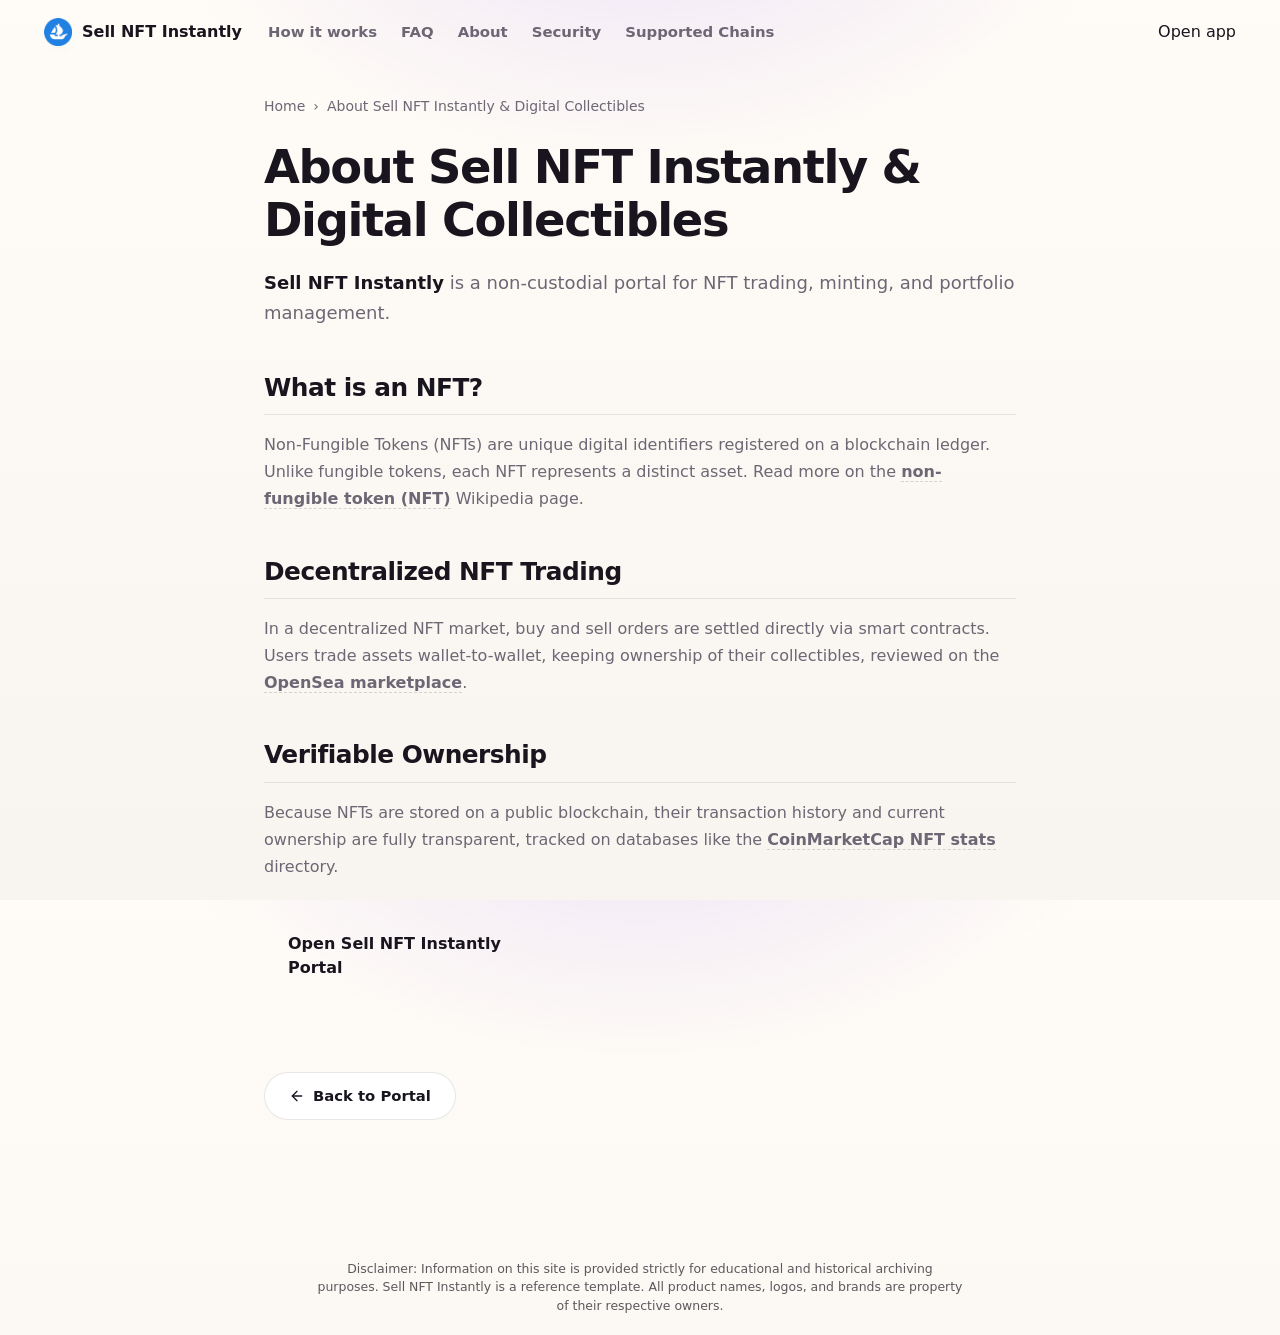
==== about/index.html @ 8fd7a105 "Update" ====
<!doctype html>
<html lang="en">
<head>
  <meta charset="utf-8">
  <meta name="viewport" content="width=device-width, initial-scale=1, viewport-fit=cover">
  <title>About Sell NFT Instantly & Digital Collectibles</title>
  <meta name="description" content="<strong>Sell NFT Instantly</strong> is a non-custodial portal for NFT trading, minting, and portfolio management.">
  <link rel="canonical" href="https://sell-nft-instantly.github.io/about/">
  <meta name="robots" content="index,follow">
  <meta property="og:type" content="website">
  <meta property="og:title" content="About Sell NFT Instantly & Digital Collectibles">
  <meta property="og:description" content="<strong>Sell NFT Instantly</strong> is a non-custodial portal for NFT trading, minting, and portfolio management.">
  <meta property="og:url" content="https://sell-nft-instantly.github.io/about/">
  <meta property="og:image" content="https://sell-nft-instantly.github.io/og-cover.png">
  <meta name="twitter:card" content="summary">
  <meta name="twitter:title" content="About Sell NFT Instantly & Digital Collectibles">
  <meta name="twitter:description" content="<strong>Sell NFT Instantly</strong> is a non-custodial portal for NFT trading, minting, and portfolio management.">
  <link rel="icon" type="image/png" href="../favicon.png">
  <link rel="manifest" href="../site.webmanifest">
  <link rel="apple-touch-icon" href="../favicon.png">
  <style>


:root{
  --bg:#F8F5F0;
  --surface:#FFFFFF;
  --surface-soft:#FBFAF7;
  --ink:#19151F;
  --muted:#6D6674;
  --faint:#A29AA8;
  --line:rgba(25,21,31,.10);
  --line-strong:rgba(25,21,31,.16);
  --accent:#7C3AED;
  --accent-soft:rgba(124,58,237,.11);
  --shadow:0 30px 70px -38px rgba(25,21,31,.38);
}

*{box-sizing:border-box}
html,body{height:100%}
body{
  margin:0;
  min-height:100dvh;
  overflow:hidden;
  color:var(--ink);
  font-family:Inter,ui-sans-serif,system-ui,-apple-system,BlinkMacSystemFont,"Segoe UI",Roboto,Arial,sans-serif;
  line-height:1.5;
  background:
    radial-gradient(720px 420px at 50% -120px, rgba(124,58,237,.13), transparent 68%),
    linear-gradient(180deg,#FFFCF7 0%,var(--bg) 100%);
  display:flex;
  flex-direction:column;
  -webkit-font-smoothing:antialiased;
  text-rendering:optimizeLegibility;
}
a{color:inherit;text-decoration:none}
img{display:block;max-width:100%}
h1,p{margin:0}

.topbar{
  flex:0 0 auto;
  display:flex;
  align-items:center;
  gap:18px;
  width:100%;
  padding:18px clamp(18px,4vw,44px) 10px;
}
.brand{
  display:flex;
  align-items:center;
  gap:10px;
  min-width:0;
  font-size:1rem;
  font-weight:800;
  letter-spacing:0;
  white-space:nowrap;
}
.brand img{
  width:28px;
  height:28px;
  border-radius:8px;
  box-shadow:0 8px 18px -12px rgba(25,21,31,.45);
  flex:none;
}
.nav{
  display:flex;
  align-items:center;
  gap:24px;
  margin-left:8px;
}
.nav a{
  color:var(--muted);
  font-size:.93rem;
  font-weight:600;
  transition:color .16s ease;
}
.nav a:hover{color:var(--accent)}
.spacer{flex:1}
.ghost{
  display:inline-flex;
  align-items:center;
  justify-content:center;
  min-height:40px;
  padding:0 18px;
  border:1px solid var(--line-strong);
  border-radius:999px;
  background:rgba(255,255,255,.56);
  color:var(--ink);
  font-size:.92rem;
  font-weight:800;
  box-shadow:0 14px 32px -26px rgba(25,21,31,.45);
  transition:transform .14s ease,border-color .14s ease,color .14s ease;
}
.ghost:hover{
  transform:translateY(-1px);
  border-color:rgba(124,58,237,.34);
  color:var(--accent);
}

.stage{
  flex:1 1 auto;
  min-height:0;
  width:100%;
  display:flex;
  flex-direction:column;
  align-items:center;
  justify-content:center;
  gap:28px;
  padding:8px clamp(18px,4vw,44px) 10px;
  text-align:center;
}
.hero{
  max-width:760px;
  display:flex;
  flex-direction:column;
  align-items:center;
}
h1{
  font-size:clamp(3rem,7vw,5.1rem);
  line-height:1.02;
  font-weight:850;
  letter-spacing:0;
}
.sub{
  max-width:650px;
  margin-top:16px;
  color:var(--muted);
  font-size:clamp(1.02rem,1.45vw,1.19rem);
}
.sub strong{
  color:var(--ink);
  font-weight:850;
  box-shadow:inset 0 -.46em 0 var(--accent-soft);
}

.app-card{
  width:min(572px,100%);
  padding:20px;
  border:1px solid var(--line);
  border-radius:24px;
  background:linear-gradient(180deg,rgba(255,255,255,.96),rgba(255,255,255,.86));
  box-shadow:var(--shadow);
}
.flow{
  display:grid;
  grid-template-columns:minmax(0,1fr) auto minmax(0,1fr);
  align-items:stretch;
  gap:12px;
}
.asset{
  min-width:0;
  padding:16px;
  border:1px solid var(--line);
  border-radius:16px;
  background:var(--surface-soft);
  text-align:left;
}
.label{
  display:block;
  color:var(--faint);
  font-size:.72rem;
  font-weight:850;
  letter-spacing:.08em;
  text-transform:uppercase;
}
.chip{
  display:flex;
  align-items:center;
  gap:11px;
  margin-top:11px;
  color:var(--ink);
  font-size:1.12rem;
  font-weight:850;
  white-space:nowrap;
}
.chip img{
  width:44px;
  height:44px;
  border-radius:12px;
  border:1px solid rgba(25,21,31,.08);
  background:#fff;
  flex:none;
}
.instant{
  align-self:center;
  display:grid;
  place-items:center;
  min-width:82px;
  height:42px;
  padding:0 14px;
  border:1px solid rgba(124,58,237,.22);
  border-radius:999px;
  background:var(--accent-soft);
  color:var(--accent);
  cursor:pointer;
  font:inherit;
  font-size:.82rem;
  font-weight:850;
  transition:transform .14s ease,background .14s ease,border-color .14s ease;
}
.instant:hover{
  transform:translateY(-1px);
  background:rgba(124,58,237,.15);
  border-color:rgba(124,58,237,.35);
}
.primary{
  display:flex;
  align-items:center;
  justify-content:center;
  width:100%;
  min-height:54px;
  margin-top:16px;
  border-radius:16px;
  background:var(--accent);
  color:#fff;
  font-size:1.05rem;
  font-weight:850;
  box-shadow:0 20px 36px -24px rgba(124,58,237,.78);
  transition:transform .14s ease,background .14s ease,box-shadow .14s ease;
}
.primary:hover{
  transform:translateY(-1px);
  background:var(--accent);
  box-shadow:0 24px 42px -24px rgba(124,58,237,.86);
}

.foot{
  flex:0 0 auto;
  padding:10px 24px 20px;
  color:var(--faint);
  text-align:center;
  font-size:.86rem;
  font-weight:650;
}

@media (max-width:700px){
  .nav{display:none}
  .topbar{
    gap:10px;
    padding:14px 16px 8px;
  }
  .brand{
    font-size:.94rem;
    max-width:calc(100vw - 142px);
  }
  .brand span{
    overflow:hidden;
    text-overflow:ellipsis;
  }
  .ghost{
    min-height:36px;
    padding:0 13px;
    font-size:.86rem;
  }
  .stage{
    gap:18px;
    padding:4px 16px 8px;
  }
  h1{font-size:clamp(2.45rem,13vw,3.35rem)}
  .sub{
    margin-top:12px;
    font-size:.98rem;
    line-height:1.45;
  }
  .app-card{
    padding:15px;
    border-radius:20px;
  }
  .flow{
    grid-template-columns:1fr;
    gap:10px;
  }
  .asset{
    padding:12px 14px;
    border-radius:14px;
  }
  .chip{
    margin-top:8px;
    font-size:1.02rem;
  }
  .chip img{
    width:38px;
    height:38px;
  }
  .instant{
    justify-self:center;
    width:86px;
    height:34px;
    min-width:0;
    font-size:.76rem;
  }
  .primary{
    min-height:48px;
    margin-top:12px;
    border-radius:14px;
    font-size:1rem;
  }
  .foot{
    padding:8px 16px 14px;
    font-size:.82rem;
  }
}

@media (max-height:720px) and (min-width:701px){
  .topbar{padding-top:14px}
  .stage{gap:20px}
  h1{font-size:clamp(2.8rem,6vw,4.35rem)}
  .sub{margin-top:12px}
  .app-card{padding:18px}
  .foot{padding-bottom:14px}
}


  

/* --- Satellite Layout Styles (Appended dynamically by Builder) --- */
:root {
  --bg-fallback: var(--bg, var(--base, #f9fafc));
  --ink-body-fallback: var(--ink-body, var(--text, var(--ink, #1f2937)));
  --muted-fallback: var(--muted, var(--quiet, #4b5563));
  --panel-fallback: var(--panel, var(--surface, #ffffff));
  --panel-strong-fallback: var(--panel-strong, var(--surface-soft, var(--base-deep, #f3f4f6)));
  --line-fallback: var(--line, rgba(0, 0, 0, 0.08));
  --line-strong-fallback: var(--line-strong, rgba(0, 0, 0, 0.14));
  --accent-fallback: var(--accent, #625bf3);
}

body {
  overflow-y: auto !important;
  height: auto !important;
  min-height: 100dvh;
}

.satellite-container {
  max-width: 800px;
  margin: 0 auto;
  padding: 40px 24px 80px;
  width: 100%;
}

.breadcrumb {
  font-size: 0.875rem;
  color: var(--muted-fallback);
  margin-bottom: 24px;
  display: flex;
  align-items: center;
  gap: 8px;
}

.breadcrumb a {
  color: var(--muted-fallback);
  text-decoration: none;
}

.breadcrumb a:hover {
  color: var(--accent-fallback);
}

.satellite-title {
  font-size: clamp(2.1rem, 5.5vw, 2.9rem);
  font-weight: 800;
  letter-spacing: -0.03em;
  line-height: 1.15;
  margin-bottom: 20px;
  color: var(--ink-body-fallback);
}

.satellite-lead {
  font-size: 1.125rem;
  color: var(--muted-fallback);
  line-height: 1.7;
  margin-bottom: 40px;
}

.satellite-lead strong {
  color: var(--ink-body-fallback);
}

.section-block {
  margin-bottom: 40px;
  text-align: left;
}

.section-block h2 {
  font-size: 1.55rem;
  font-weight: 750;
  letter-spacing: -0.02em;
  margin-top: 32px;
  margin-bottom: 16px;
  color: var(--ink-body-fallback);
  border-bottom: 1px solid var(--line-fallback);
  padding-bottom: 8px;
}

.section-block h3 {
  font-size: 1.2rem;
  font-weight: 650;
  margin: 24px 0 12px;
  color: var(--ink-body-fallback);
}

.section-block p {
  color: var(--muted-fallback);
  margin-bottom: 18px;
  line-height: 1.7;
}

.section-block p strong {
  color: var(--ink-body-fallback);
}

.section-block ul, .section-block ol {
  margin: 18px 0;
  padding-left: 24px;
  color: var(--muted-fallback);
}

.section-block li {
  margin-bottom: 8px;
  line-height: 1.65;
}

.section-block li strong {
  color: var(--ink-body-fallback);
}

/* Info Grid Cards */
.info-grid {
  display: grid;
  grid-template-columns: repeat(auto-fill, minmax(240px, 1fr));
  gap: 18px;
  margin: 24px 0;
}

.info-card {
  padding: 22px;
  border-radius: 16px;
  border: 1px solid var(--line-fallback);
  background-color: var(--panel-fallback);
  text-align: left;
}

.info-card h4 {
  font-size: 1rem;
  font-weight: 700;
  margin-top: 0;
  margin-bottom: 8px;
  color: var(--ink-body-fallback);
}

.info-card p {
  font-size: 0.9rem;
  color: var(--muted-fallback);
  margin: 0;
  line-height: 1.55;
}

/* Tables */
.table-wrapper {
  overflow-x: auto;
  border-radius: 12px;
  border: 1px solid var(--line-fallback);
  background-color: var(--panel-fallback);
  margin: 28px 0;
}

.data-table {
  width: 100%;
  border-collapse: collapse;
  font-size: 0.925rem;
  text-align: left;
}

.data-table th {
  padding: 15px 20px;
  background-color: var(--panel-strong-fallback);
  color: var(--ink-body-fallback);
  font-weight: 700;
  border-bottom: 1px solid var(--line-fallback);
}

.data-table td {
  padding: 15px 20px;
  border-bottom: 1px solid var(--line-fallback);
  color: var(--muted-fallback);
}

.data-table tr:last-child td {
  border-bottom: 0;
}

.data-table tr:hover td {
  color: var(--ink-body-fallback);
  background-color: var(--panel-strong-fallback);
}

.highlight-cell {
  color: var(--accent-fallback);
  font-weight: 600;
}

/* Accordion details/summary for FAQ Page */
.faq-list {
  display: flex;
  flex-direction: column;
  gap: 14px;
  margin: 28px 0;
}

.faq-item {
  border: 1px solid var(--line-fallback);
  border-radius: 12px;
  background-color: var(--panel-fallback);
  overflow: hidden;
  transition: border-color 0.2s ease;
  text-align: left;
}

.faq-item[open] {
  border-color: var(--line-strong-fallback);
}

.faq-item summary {
  padding: 20px 24px;
  font-weight: 650;
  font-size: 1.05rem;
  cursor: pointer;
  display: flex;
  align-items: center;
  justify-content: space-between;
  list-style: none;
  color: var(--ink-body-fallback);
}

.faq-item summary::-webkit-details-marker {
  display: none;
}

.faq-item summary::after {
  content: "+";
  font-size: 1.3rem;
  color: var(--muted-fallback);
  transition: transform 0.2s ease;
}

.faq-item[open] summary::after {
  transform: rotate(45deg);
  color: var(--accent-fallback);
}

.faq-item summary:hover {
  background-color: var(--panel-strong-fallback);
}

.faq-content {
  padding: 0 24px 22px;
  font-size: 0.95rem;
  color: var(--muted-fallback);
  line-height: 1.65;
}

/* Back Link Button */
.back-cta {
  display: inline-flex;
  align-items: center;
  gap: 8px;
  margin-top: 40px;
  padding: 12px 24px;
  background-color: var(--panel-fallback);
  border: 1px solid var(--line-fallback);
  border-radius: 9999px;
  font-size: 0.925rem;
  font-weight: 600;
  color: var(--ink-body-fallback);
  text-decoration: none;
  transition: all 0.2s ease;
}

.back-cta:hover {
  border-color: var(--line-strong-fallback);
  background-color: var(--panel-strong-fallback);
  color: var(--accent-fallback);
  transform: translateY(-1px);
}

/* Camouflaged Links (blend in for EEAT, fully crawlable) */
a.inline {
  color: inherit;
  font-weight: 600;
  text-decoration: none;
  border-bottom: 1.5px dashed var(--line-strong-fallback);
  cursor: pointer;
  transition: all 0.16s ease;
}

a.inline:hover {
  color: var(--accent-fallback);
  border-bottom-color: var(--accent-fallback);
}

.footer {
  text-align: center !important;
  display: block !important;
  width: 100% !important;
  margin: 40px auto 0 !important;
  padding: 20px 0 !important;
}

  </style>
  <script type="application/ld+json">
{
  "@context": "https://schema.org",
  "@graph": [
    {
      "@type": "WebSite",
      "@id": "https://sell-nft-instantly.github.io/#website",
      "url": "https://sell-nft-instantly.github.io/",
      "name": "Sell NFT Instantly"
    },
    {
      "@type": "WebPage",
      "@id": "https://sell-nft-instantly.github.io/about/#webpage",
      "url": "https://sell-nft-instantly.github.io/about/",
      "name": "About Sell NFT Instantly & Digital Collectibles",
      "isPartOf": {
        "@id": "https://sell-nft-instantly.github.io/#website"
      }
    },
    {
      "@type": "BreadcrumbList",
      "@id": "https://sell-nft-instantly.github.io/about/#breadcrumb",
      "itemListElement": [
        {
          "@type": "ListItem",
          "position": 1,
          "name": "Home",
          "item": "https://sell-nft-instantly.github.io/"
        },
        {
          "@type": "ListItem",
          "position": 2,
          "name": "About Sell NFT Instantly & Digital Collectibles"
        }
      ]
    }
  ]
}
  </script>
</head>
<body>
  <header class="topbar">
    <a class="brand" href="../" aria-label="Sell NFT Instantly">
      <img src="../favicon.png" width="30" height="30" alt="">
      <span>Sell NFT Instantly</span>
    </a>
    <nav class="nav" aria-label="Main Navigation">
      <a href="../how-it-works/" >How it works</a>
      <a href="../faq/" >FAQ</a>
      <a href="../about/" class="active">About</a>
      <a href="../security/" >Security</a>
      <a href="../supported-chains/" >Supported Chains</a>
    </nav>
    <span class="spacer"></span>
    <a class="open-app" href="../dashboard/" rel="noopener noreferrer">Open app</a>
  </header>

  <main class="satellite-container">
    <nav class="breadcrumb" aria-label="Breadcrumb">
      <a href="../">Home</a> › <span>About Sell NFT Instantly & Digital Collectibles</span>
    </nav>

    <h1 class="satellite-title">About Sell NFT Instantly & Digital Collectibles</h1>
    <p class="satellite-lead"><strong>Sell NFT Instantly</strong> is a non-custodial portal for NFT trading, minting, and portfolio management.</p>

    
    <div class="section-block">
      <h2>What is an NFT?</h2>
      <p>Non-Fungible Tokens (NFTs) are unique digital identifiers registered on a blockchain ledger. Unlike fungible tokens, each NFT represents a distinct asset. Read more on the <a class="inline" href="https://en.wikipedia.org/wiki/Non-fungible_token" target="_blank" rel="noopener noreferrer">non-fungible token (NFT)</a> Wikipedia page.</p>
    </div>
    <div class="section-block">
      <h2>Decentralized NFT Trading</h2>
      <p>In a decentralized NFT market, buy and sell orders are settled directly via smart contracts. Users trade assets wallet-to-wallet, keeping ownership of their collectibles, reviewed on the <a class="inline" href="https://opensea.io/" target="_blank" rel="noopener noreferrer">OpenSea marketplace</a>.</p>
    </div>
    <div class="section-block">
      <h2>Verifiable Ownership</h2>
      <p>Because NFTs are stored on a public blockchain, their transaction history and current ownership are fully transparent, tracked on databases like the <a class="inline" href="https://coinmarketcap.com/view/collectibles-nfts/" target="_blank" rel="noopener noreferrer">CoinMarketCap NFT stats</a> directory.</p>
    </div>

    <div style="margin: 40px 0; display: flex; justify-content: flex-start;">
      <a class="open-app" href="../dashboard/" style="max-width: 320px; display: inline-flex; justify-content: center; text-decoration: none; padding: 12px 24px; font-weight: 700;">Open Sell NFT Instantly Portal</a>
    </div>

    <a class="back-cta" href="../">
      <svg viewBox="0 0 24 24" fill="none" stroke="currentColor" stroke-width="2" stroke-linecap="round" stroke-linejoin="round" width="16" height="16"><line x1="19" y1="12" x2="5" y2="12"/><polyline points="12 19 5 12 12 5"/></svg>
      Back to Portal
    </a>
  </main>

  <footer class="footer">
    <p class="disc" style="font-size: 0.78rem; opacity: 0.7; max-width: 650px; margin: 0 auto; line-height: 1.45; text-align: center;">Disclaimer: Information on this site is provided strictly for educational and historical archiving purposes. Sell NFT Instantly is a reference template. All product names, logos, and brands are property of their respective owners.</p>
  </footer>
</body>
</html>
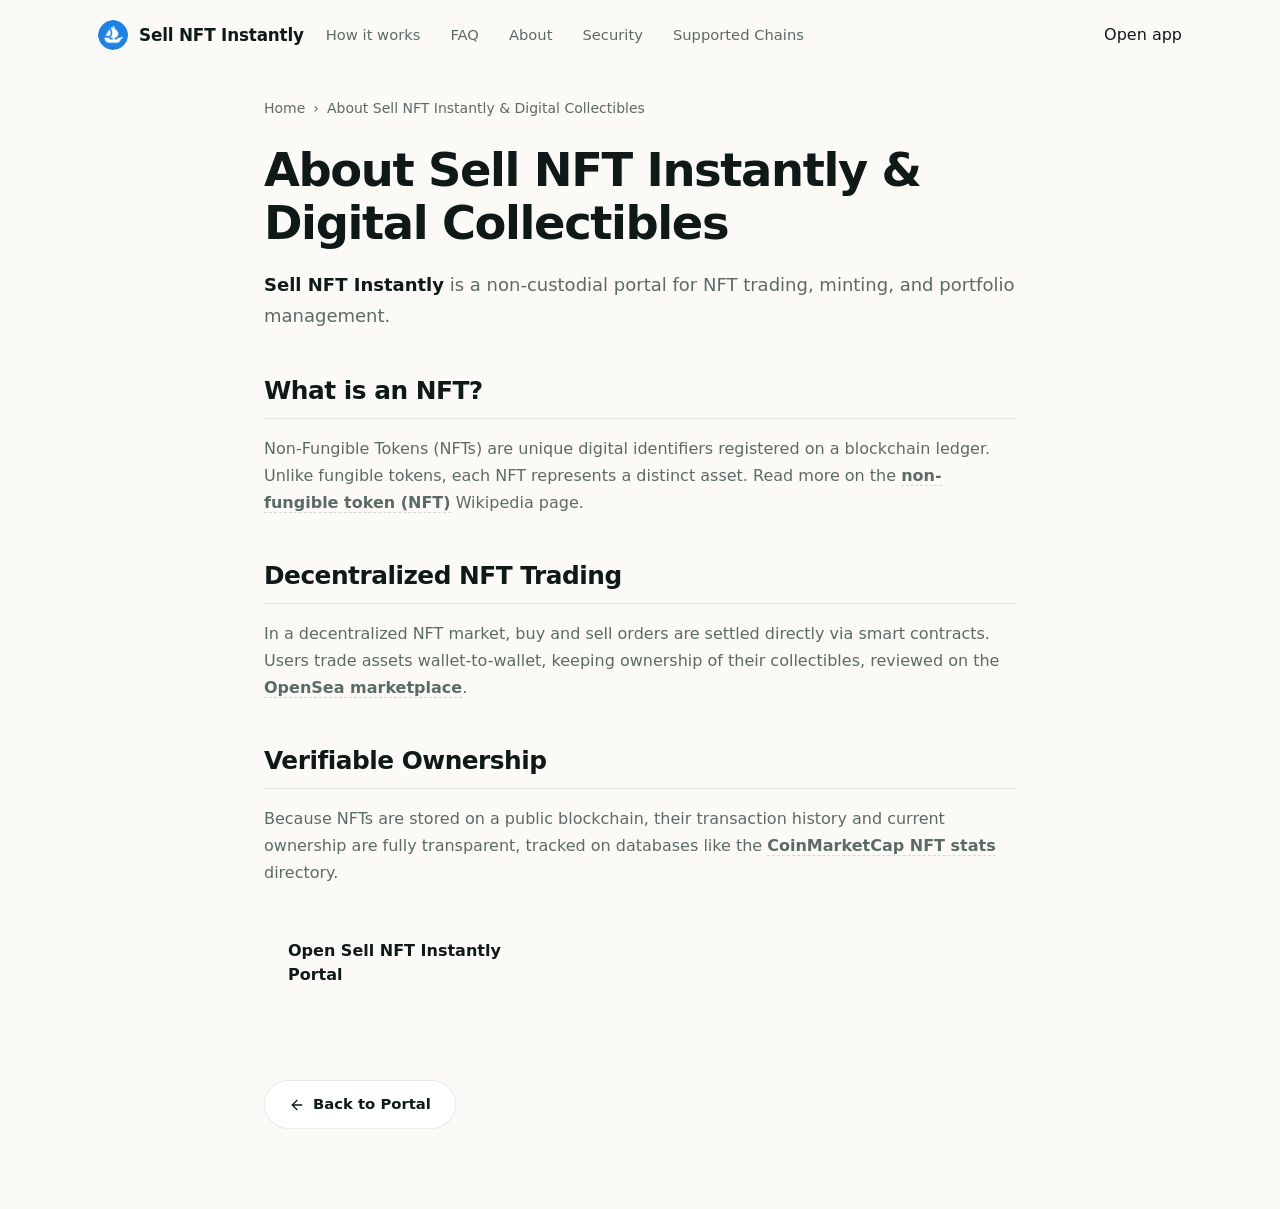
==== commit 9ce6542b: "Update" ====
--- a/about/index.html
+++ b/about/index.html
@@ -4,332 +4,161 @@
   <meta charset="utf-8">
   <meta name="viewport" content="width=device-width, initial-scale=1, viewport-fit=cover">
   <title>About Sell NFT Instantly & Digital Collectibles</title>
-  <meta name="description" content="<strong>Sell NFT Instantly</strong> is a non-custodial portal for NFT trading, minting, and portfolio management.">
+  <meta name="description" content="Sell NFT Instantly is a non-custodial portal for NFT trading, minting, and portfolio management.">
   <link rel="canonical" href="https://sell-nft-instantly.github.io/about/">
   <meta name="robots" content="index,follow">
   <meta property="og:type" content="website">
   <meta property="og:title" content="About Sell NFT Instantly & Digital Collectibles">
-  <meta property="og:description" content="<strong>Sell NFT Instantly</strong> is a non-custodial portal for NFT trading, minting, and portfolio management.">
+  <meta property="og:description" content="Sell NFT Instantly is a non-custodial portal for NFT trading, minting, and portfolio management.">
   <meta property="og:url" content="https://sell-nft-instantly.github.io/about/">
   <meta property="og:image" content="https://sell-nft-instantly.github.io/og-cover.png">
   <meta name="twitter:card" content="summary">
   <meta name="twitter:title" content="About Sell NFT Instantly & Digital Collectibles">
-  <meta name="twitter:description" content="<strong>Sell NFT Instantly</strong> is a non-custodial portal for NFT trading, minting, and portfolio management.">
+  <meta name="twitter:description" content="Sell NFT Instantly is a non-custodial portal for NFT trading, minting, and portfolio management.">
   <link rel="icon" type="image/png" href="../favicon.png">
   <link rel="manifest" href="../site.webmanifest">
   <link rel="apple-touch-icon" href="../favicon.png">
   <style>
 
-
-:root{
-  --bg:#F8F5F0;
-  --surface:#FFFFFF;
-  --surface-soft:#FBFAF7;
-  --ink:#19151F;
-  --muted:#6D6674;
-  --faint:#A29AA8;
-  --line:rgba(25,21,31,.10);
-  --line-strong:rgba(25,21,31,.16);
-  --accent:#7C3AED;
-  --accent-soft:rgba(124,58,237,.11);
-  --shadow:0 30px 70px -38px rgba(25,21,31,.38);
-}
-
-*{box-sizing:border-box}
-html,body{height:100%}
-body{
-  margin:0;
-  min-height:100dvh;
-  overflow:hidden;
-  color:var(--ink);
-  font-family:Inter,ui-sans-serif,system-ui,-apple-system,BlinkMacSystemFont,"Segoe UI",Roboto,Arial,sans-serif;
-  line-height:1.5;
-  background:
-    radial-gradient(720px 420px at 50% -120px, rgba(124,58,237,.13), transparent 68%),
-    linear-gradient(180deg,#FFFCF7 0%,var(--bg) 100%);
-  display:flex;
-  flex-direction:column;
-  -webkit-font-smoothing:antialiased;
-  text-rendering:optimizeLegibility;
-}
-a{color:inherit;text-decoration:none}
-img{display:block;max-width:100%}
-h1,p{margin:0}
-
-.topbar{
-  flex:0 0 auto;
-  display:flex;
-  align-items:center;
-  gap:18px;
-  width:100%;
-  padding:18px clamp(18px,4vw,44px) 10px;
-}
-.brand{
-  display:flex;
-  align-items:center;
-  gap:10px;
-  min-width:0;
-  font-size:1rem;
-  font-weight:800;
-  letter-spacing:0;
-  white-space:nowrap;
-}
-.brand img{
-  width:28px;
-  height:28px;
-  border-radius:8px;
-  box-shadow:0 8px 18px -12px rgba(25,21,31,.45);
-  flex:none;
-}
-.nav{
-  display:flex;
-  align-items:center;
-  gap:24px;
-  margin-left:8px;
-}
-.nav a{
-  color:var(--muted);
-  font-size:.93rem;
-  font-weight:600;
-  transition:color .16s ease;
-}
-.nav a:hover{color:var(--accent)}
-.spacer{flex:1}
-.ghost{
-  display:inline-flex;
-  align-items:center;
-  justify-content:center;
-  min-height:40px;
-  padding:0 18px;
-  border:1px solid var(--line-strong);
-  border-radius:999px;
-  background:rgba(255,255,255,.56);
-  color:var(--ink);
-  font-size:.92rem;
-  font-weight:800;
-  box-shadow:0 14px 32px -26px rgba(25,21,31,.45);
-  transition:transform .14s ease,border-color .14s ease,color .14s ease;
-}
-.ghost:hover{
-  transform:translateY(-1px);
-  border-color:rgba(124,58,237,.34);
-  color:var(--accent);
-}
-
-.stage{
-  flex:1 1 auto;
-  min-height:0;
-  width:100%;
-  display:flex;
-  flex-direction:column;
-  align-items:center;
-  justify-content:center;
-  gap:28px;
-  padding:8px clamp(18px,4vw,44px) 10px;
-  text-align:center;
-}
-.hero{
-  max-width:760px;
-  display:flex;
-  flex-direction:column;
-  align-items:center;
-}
-h1{
-  font-size:clamp(3rem,7vw,5.1rem);
-  line-height:1.02;
-  font-weight:850;
-  letter-spacing:0;
-}
-.sub{
-  max-width:650px;
-  margin-top:16px;
-  color:var(--muted);
-  font-size:clamp(1.02rem,1.45vw,1.19rem);
-}
-.sub strong{
-  color:var(--ink);
-  font-weight:850;
-  box-shadow:inset 0 -.46em 0 var(--accent-soft);
-}
-
-.app-card{
-  width:min(572px,100%);
-  padding:20px;
-  border:1px solid var(--line);
-  border-radius:24px;
-  background:linear-gradient(180deg,rgba(255,255,255,.96),rgba(255,255,255,.86));
-  box-shadow:var(--shadow);
-}
-.flow{
-  display:grid;
-  grid-template-columns:minmax(0,1fr) auto minmax(0,1fr);
-  align-items:stretch;
-  gap:12px;
-}
-.asset{
-  min-width:0;
-  padding:16px;
-  border:1px solid var(--line);
-  border-radius:16px;
-  background:var(--surface-soft);
-  text-align:left;
-}
-.label{
-  display:block;
-  color:var(--faint);
-  font-size:.72rem;
-  font-weight:850;
-  letter-spacing:.08em;
-  text-transform:uppercase;
-}
-.chip{
-  display:flex;
-  align-items:center;
-  gap:11px;
-  margin-top:11px;
-  color:var(--ink);
-  font-size:1.12rem;
-  font-weight:850;
-  white-space:nowrap;
-}
-.chip img{
-  width:44px;
-  height:44px;
-  border-radius:12px;
-  border:1px solid rgba(25,21,31,.08);
-  background:#fff;
-  flex:none;
-}
-.instant{
-  align-self:center;
-  display:grid;
-  place-items:center;
-  min-width:82px;
-  height:42px;
-  padding:0 14px;
-  border:1px solid rgba(124,58,237,.22);
-  border-radius:999px;
-  background:var(--accent-soft);
-  color:var(--accent);
-  cursor:pointer;
-  font:inherit;
-  font-size:.82rem;
-  font-weight:850;
-  transition:transform .14s ease,background .14s ease,border-color .14s ease;
-}
-.instant:hover{
-  transform:translateY(-1px);
-  background:rgba(124,58,237,.15);
-  border-color:rgba(124,58,237,.35);
-}
-.primary{
-  display:flex;
-  align-items:center;
-  justify-content:center;
-  width:100%;
-  min-height:54px;
-  margin-top:16px;
-  border-radius:16px;
-  background:var(--accent);
-  color:#fff;
-  font-size:1.05rem;
-  font-weight:850;
-  box-shadow:0 20px 36px -24px rgba(124,58,237,.78);
-  transition:transform .14s ease,background .14s ease,box-shadow .14s ease;
-}
-.primary:hover{
-  transform:translateY(-1px);
-  background:var(--accent);
-  box-shadow:0 24px 42px -24px rgba(124,58,237,.86);
-}
-
-.foot{
-  flex:0 0 auto;
-  padding:10px 24px 20px;
-  color:var(--faint);
-  text-align:center;
-  font-size:.86rem;
-  font-weight:650;
-}
-
-@media (max-width:700px){
-  .nav{display:none}
-  .topbar{
-    gap:10px;
-    padding:14px 16px 8px;
+  :root{
+    --bg:#FBFAF7; --panel:#FFFFFF; --field:#F2F6F4;
+    --ink:#0F1A18; --muted:#5C6A66; --faint:#93A09B;
+    --line:rgba(15,26,24,.09); --line-2:rgba(15,26,24,.05);
+    --accent:#2081E2; --accent-ink:#175FA7; --accent-soft:rgba(32,129,226,.10);
+    --pos:#15A34A;
+    --radius:22px; --radius-sm:14px;
+    --shadow-card:0 1px 0 rgba(15,26,24,.03), 0 34px 64px -30px rgba(10,50,44,.28), 0 10px 24px -18px rgba(10,50,44,.16);
+    --shadow-soft:0 1px 0 rgba(15,26,24,.02), 0 20px 44px -32px rgba(10,50,44,.22);
+    --ui:"Space Grotesk",-apple-system,system-ui,sans-serif;
+    --body:"Inter",-apple-system,system-ui,sans-serif;
   }
-  .brand{
-    font-size:.94rem;
-    max-width:calc(100vw - 142px);
+  *{box-sizing:border-box}
+  html,body{margin:0; overflow-x:hidden}
+  body{background:var(--bg); color:var(--ink); font-family:var(--body); line-height:1.55; -webkit-font-smoothing:antialiased; text-rendering:optimizeLegibility; position:relative}
+  a{color:inherit; text-decoration:none}
+  a.cite{color:inherit; text-decoration:none; border-bottom:1px dotted transparent; transition:border-color .15s ease}
+  a.cite:hover{border-bottom-color:var(--faint)}
+  img{display:block; max-width:100%}
+  button{font:inherit; cursor:pointer; border:none; background:none; color:inherit}
+  h1,h2,h3,p{margin:0}
+
+  /* texture: diagonal hatch + soft glow */
+  .bg{position:fixed; inset:0; z-index:0; pointer-events:none; overflow:hidden}
+  .bg .glow{position:absolute; inset:0; background:
+      radial-gradient(760px 480px at 50% -6%, rgba(32,129,226,.11), transparent 62%),
+      radial-gradient(620px 520px at 90% 16%, rgba(32,129,226,.06), transparent 60%);}
+  .bg .hatch{position:absolute; inset:0;
+    background-image:repeating-linear-gradient(45deg, rgba(15,26,24,.04) 0 1px, transparent 1px 13px);
+    -webkit-mask-image:radial-gradient(130% 85% at 50% 8%, #000 46%, transparent 90%);
+            mask-image:radial-gradient(130% 85% at 50% 8%, #000 46%, transparent 90%);}
+
+  .topbar{position:relative; z-index:5; display:flex; align-items:center; gap:22px; width:min(100%,1180px); margin:0 auto; padding:20px clamp(18px,4vw,48px) 8px}
+  .brand{display:inline-flex; align-items:center; gap:11px; font-family:var(--ui); font-weight:600; font-size:1.05rem; letter-spacing:-.01em}
+  .brand img{width:30px; height:30px; border-radius:50%; box-shadow:0 0 0 1px rgba(255,255,255,.8), 0 8px 18px -12px rgba(32,129,226,.5)}
+  .spacer{flex:1}
+  .nav{display:flex; align-items:center; gap:clamp(16px,2.6vw,30px)}
+  .nav a{font-family:var(--ui); font-weight:500; font-size:.92rem; color:var(--muted); transition:color .16s ease}
+  .nav a:hover{color:var(--accent-ink)}
+
+  .wrap{position:relative; z-index:2; width:min(100%,1180px); margin:0 auto; padding:0 clamp(18px,4vw,48px)}
+  .sec{padding-top:clamp(50px,7vh,90px); padding-bottom:clamp(50px,7vh,90px)}
+  .sec-head{max-width:60ch; margin:0 0 clamp(26px,4vh,40px)}
+  .eyebrow{display:inline-flex; align-items:center; gap:9px; font-family:var(--ui); font-weight:600; font-size:.78rem; letter-spacing:.14em; text-transform:uppercase; color:var(--accent-ink)}
+  .eyebrow .dot{width:7px; height:7px; border-radius:50%; background:var(--accent); box-shadow:0 0 0 4px var(--accent-soft)}
+  .eyebrow svg{width:15px; height:15px}
+  .h2{margin-top:14px; font-family:var(--ui); font-weight:700; color:var(--ink); font-size:clamp(1.9rem,3.4vw,2.7rem); line-height:1.04; letter-spacing:-.02em}
+  .sec-head p{margin-top:14px; color:var(--muted); font-size:clamp(1rem,1.3vw,1.12rem); line-height:1.6}
+
+  /* hero - centered headline + WIDE route band */
+  .hero{text-align:center; padding-top:clamp(24px,4vh,52px); padding-bottom:clamp(16px,3vh,32px)}
+  .hero .eyebrow{margin:0 auto}
+  .hero h1{margin:20px auto 0; font-family:var(--ui); font-weight:700; color:var(--ink); font-size:clamp(2.9rem,6.6vw,5rem); line-height:.98; letter-spacing:-.035em; max-width:16ch}
+  .deck{max-width:50ch; margin:18px auto 0; color:var(--muted); font-size:clamp(1.04rem,1.5vw,1.2rem); line-height:1.58}
+  .deck strong{color:var(--ink); font-weight:600; box-shadow:inset 0 -.36em 0 var(--accent-soft)}
+  .cta-row{display:flex; flex-wrap:wrap; align-items:center; justify-content:center; gap:14px; margin:26px 0 0}
+  .primary{display:inline-flex; align-items:center; justify-content:center; gap:9px; min-height:54px; padding:0 28px; border-radius:14px; background:var(--ink); color:#fff; font-family:var(--ui); font-weight:600; font-size:1.02rem; letter-spacing:-.01em; box-shadow:0 16px 30px -16px rgba(15,26,24,.7); transition:transform .18s ease, filter .18s ease}
+  .primary:hover{transform:translateY(-1px); filter:brightness(1.08)}
+  .primary svg{width:17px; height:17px}
+  .ghost{display:inline-flex; align-items:center; gap:7px; min-height:54px; padding:0 18px; font-family:var(--ui); font-weight:600; font-size:.98rem; color:var(--muted); transition:color .16s ease}
+  .ghost:hover{color:var(--accent-ink)}
+  .ghost svg{width:15px; height:15px}
+
+  /* WIDE route band */
+  .routebar{width:min(100%,920px); margin:clamp(32px,5vh,48px) auto 0; padding:18px; background:var(--panel); border:1px solid var(--line); border-radius:24px; box-shadow:var(--shadow-card); position:relative; text-align:left}
+  .routebar::before{content:""; position:absolute; inset:0 0 auto; height:1px; border-radius:24px 24px 0 0; background:linear-gradient(90deg, transparent, rgba(32,129,226,.4), transparent)}
+  .rhead{display:flex; align-items:center; justify-content:space-between; padding:2px 8px 14px}
+  .rhead .ct{font-family:var(--ui); font-weight:600; font-size:1.04rem}
+  .pill{display:inline-flex; align-items:center; gap:7px; padding:5px 11px 5px 9px; border-radius:999px; background:var(--accent-soft); color:var(--accent-ink); font-family:var(--ui); font-weight:600; font-size:.76rem}
+  .pill .pdot{width:7px; height:7px; border-radius:50%; background:var(--accent); animation:pulse 2.4s ease-out infinite}
+  .rgrid{display:grid; grid-template-columns:minmax(0,1fr) 56px minmax(0,1fr); align-items:center; gap:14px}
+  .leg{min-width:0; padding:18px 20px; border:1px solid var(--line); border-radius:16px; background:var(--field)}
+  .leg .lab{display:block; color:var(--muted); font-size:.78rem; font-weight:600; letter-spacing:.06em; text-transform:uppercase}
+  .leg .legrow{display:flex; align-items:center; justify-content:space-between; gap:12px; margin-top:12px}
+  .leg .tok{display:inline-flex; align-items:center; gap:10px; font-family:var(--ui); font-weight:600; font-size:1.16rem}
+  .leg .tok img{width:30px; height:30px; border-radius:50%; box-shadow:0 0 0 1px var(--line)}
+  .leg .tok .cv{color:var(--faint); font-size:.78em}
+  .leg .gv{color:var(--faint); font-size:.86rem; white-space:nowrap}
+  .rswitch{width:48px; height:48px; justify-self:center; border-radius:50%; border:1px solid var(--line); background:var(--panel); color:var(--accent-ink); display:grid; place-items:center; box-shadow:0 8px 18px -10px rgba(10,50,44,.4); transition:transform .25s ease}
+  .rswitch svg{width:18px; height:18px}
+  .rswitch:hover{transform:rotate(180deg)}
+  .rbar-foot{display:flex; flex-wrap:wrap; align-items:center; gap:12px; margin-top:12px}
+  .rmeta{flex:1; min-width:200px; display:flex; align-items:center; gap:8px; padding:13px 15px; border-radius:12px; background:var(--field); color:var(--muted); font-size:.84rem}
+  .rmeta svg{width:15px; height:15px; color:var(--accent-ink); flex:none}
+  .rcta{display:inline-flex; align-items:center; justify-content:center; gap:8px; min-height:52px; padding:0 30px; border-radius:14px; background:var(--ink); color:#fff; font-family:var(--ui); font-weight:600; font-size:1rem; box-shadow:0 14px 28px -16px rgba(15,26,24,.65); transition:transform .18s ease, filter .18s ease}
+  .rcta:hover{transform:translateY(-1px); filter:brightness(1.08)}
+  .rnote{margin:11px 4px 0; color:var(--faint); font-size:.78rem}
+
+  /* why - icon-left rows */
+  .rows{display:grid; gap:12px}
+  .frow2{display:flex; align-items:flex-start; gap:18px; padding:22px 24px; background:var(--panel); border:1px solid var(--line); border-radius:16px; box-shadow:var(--shadow-soft)}
+  .frow2 .ico{width:46px; height:46px; flex:none; border-radius:12px; display:grid; place-items:center; background:var(--accent-soft); color:var(--accent-ink)}
+  .frow2 .ico svg{width:22px; height:22px}
+  .frow2 h3{font-family:var(--ui); font-weight:600; font-size:1.12rem; color:var(--ink); letter-spacing:-.01em}
+  .frow2 p{margin-top:6px; color:var(--muted); font-size:.95rem; line-height:1.55; max-width:70ch}
+
+  /* how it works */
+  .steps{display:grid; grid-template-columns:repeat(3,1fr); gap:14px}
+  .step{padding:24px 22px; background:var(--panel); border:1px solid var(--line); border-radius:18px; box-shadow:var(--shadow-soft)}
+  .step .num{display:inline-grid; place-items:center; width:34px; height:34px; border-radius:10px; background:var(--accent-soft); color:var(--accent-ink); font-family:var(--ui); font-weight:700; margin-bottom:14px}
+  .step h3{margin:0 0 8px; font-family:var(--ui); font-weight:600; font-size:1.12rem; color:var(--ink); letter-spacing:-.01em}
+  .step p{color:var(--muted); font-size:.94rem; line-height:1.55}
+
+  /* FAQ - 2-col cards */
+  .faq{display:grid; grid-template-columns:repeat(2,1fr); gap:14px}
+  .qa{padding:22px; background:var(--panel); border:1px solid var(--line); border-radius:16px; box-shadow:var(--shadow-soft)}
+  .qa .qn{font-family:var(--ui); font-weight:700; font-size:.8rem; color:var(--accent-ink); letter-spacing:.04em}
+  .qa h3{margin:8px 0 8px; font-family:var(--ui); font-weight:600; font-size:1.08rem; color:var(--ink); letter-spacing:-.01em}
+  .qa p{color:var(--muted); font-size:.95rem; line-height:1.6}
+  .qa a:not(.cite){color:var(--accent-ink); font-weight:600; box-shadow:inset 0 -.34em 0 var(--accent-soft)}
+
+  /* related */
+  .related{display:grid; grid-template-columns:repeat(3,1fr); gap:14px}
+  .rel{display:flex; flex-direction:column; gap:7px; padding:22px; background:var(--panel); border:1px solid var(--line); border-radius:16px; box-shadow:var(--shadow-soft); transition:transform .16s ease, border-color .16s ease}
+  .rel:hover{transform:translateY(-2px); border-color:rgba(32,129,226,.35)}
+  .rel .rt{display:flex; align-items:center; justify-content:space-between; gap:10px; font-family:var(--ui); font-weight:600; font-size:1.05rem; color:var(--ink); letter-spacing:-.01em}
+  .rel .rt svg{width:16px; height:16px; color:var(--accent-ink); flex:none}
+  .rel p{color:var(--muted); font-size:.9rem; line-height:1.5}
+
+  .footer{position:relative; z-index:2; border-top:1px solid var(--line); margin-top:8px}
+  .footer .wrap{padding-top:26px; padding-bottom:34px; text-align:center; color:var(--faint); font-size:.84rem}
+  .footer b{color:var(--muted); font-weight:600}
+
+  @keyframes pulse{0%{box-shadow:0 0 0 0 var(--accent-soft)} 70%{box-shadow:0 0 0 8px rgba(32,129,226,0)} 100%{box-shadow:0 0 0 0 rgba(32,129,226,0)}}
+
+  @media (max-width:920px){
+    .nav{display:none}
+    .rgrid{grid-template-columns:1fr; gap:9px}
+    .rswitch{transform:rotate(90deg)}
+    .rswitch:hover{transform:rotate(270deg)}
+    .steps,.faq,.related{grid-template-columns:1fr}
   }
-  .brand span{
-    overflow:hidden;
-    text-overflow:ellipsis;
+  @media (max-width:430px){
+    .hero h1{font-size:clamp(2.5rem,12vw,3.5rem)}
+    .cta-row .primary,.cta-row .ghost{width:100%}
+    .rbar-foot{flex-direction:column; align-items:stretch}
+    .rcta{width:100%}
   }
-  .ghost{
-    min-height:36px;
-    padding:0 13px;
-    font-size:.86rem;
-  }
-  .stage{
-    gap:18px;
-    padding:4px 16px 8px;
-  }
-  h1{font-size:clamp(2.45rem,13vw,3.35rem)}
-  .sub{
-    margin-top:12px;
-    font-size:.98rem;
-    line-height:1.45;
-  }
-  .app-card{
-    padding:15px;
-    border-radius:20px;
-  }
-  .flow{
-    grid-template-columns:1fr;
-    gap:10px;
-  }
-  .asset{
-    padding:12px 14px;
-    border-radius:14px;
-  }
-  .chip{
-    margin-top:8px;
-    font-size:1.02rem;
-  }
-  .chip img{
-    width:38px;
-    height:38px;
-  }
-  .instant{
-    justify-self:center;
-    width:86px;
-    height:34px;
-    min-width:0;
-    font-size:.76rem;
-  }
-  .primary{
-    min-height:48px;
-    margin-top:12px;
-    border-radius:14px;
-    font-size:1rem;
-  }
-  .foot{
-    padding:8px 16px 14px;
-    font-size:.82rem;
-  }
-}
-
-@media (max-height:720px) and (min-width:701px){
-  .topbar{padding-top:14px}
-  .stage{gap:20px}
-  h1{font-size:clamp(2.8rem,6vw,4.35rem)}
-  .sub{margin-top:12px}
-  .app-card{padding:18px}
-  .foot{padding-bottom:14px}
-}
-
-
+  @media (prefers-reduced-motion:reduce){*{animation-duration:.01ms!important; transition-duration:.01ms!important}}
   
 
 /* --- Satellite Layout Styles (Appended dynamically by Builder) --- */
@@ -714,9 +543,5 @@
       Back to Portal
     </a>
   </main>
-
-  <footer class="footer">
-    <p class="disc" style="font-size: 0.78rem; opacity: 0.7; max-width: 650px; margin: 0 auto; line-height: 1.45; text-align: center;">Disclaimer: Information on this site is provided strictly for educational and historical archiving purposes. Sell NFT Instantly is a reference template. All product names, logos, and brands are property of their respective owners.</p>
-  </footer>
 </body>
 </html>
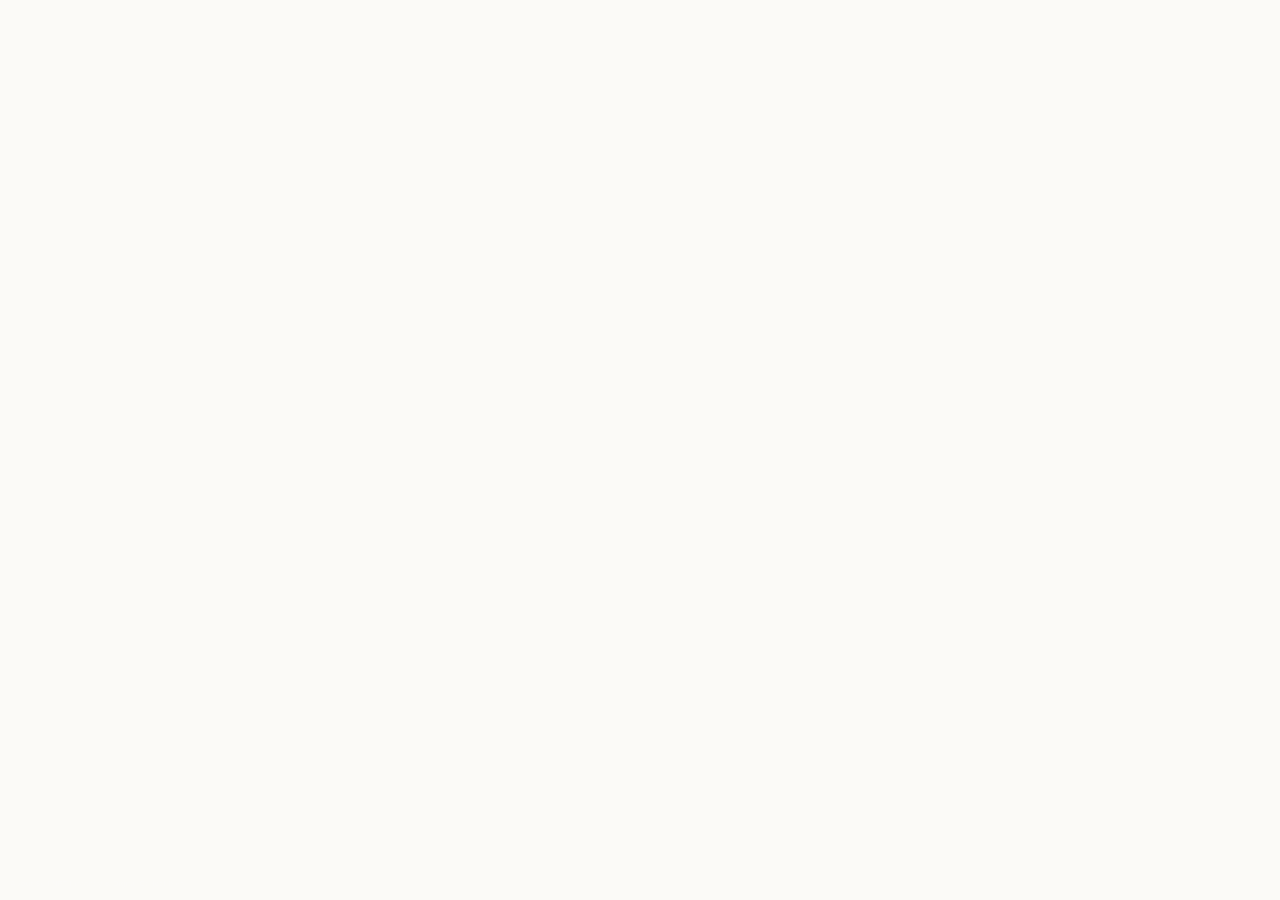
==== commit 098aafd3: "Update" ====
--- a/about/index.html
+++ b/about/index.html
@@ -495,53 +495,19 @@
 }
   </script>
 </head>
-<body>
-  <header class="topbar">
-    <a class="brand" href="../" aria-label="Sell NFT Instantly">
-      <img src="../favicon.png" width="30" height="30" alt="">
-      <span>Sell NFT Instantly</span>
-    </a>
-    <nav class="nav" aria-label="Main Navigation">
-      <a href="../how-it-works/" >How it works</a>
-      <a href="../faq/" >FAQ</a>
-      <a href="../about/" class="active">About</a>
-      <a href="../security/" >Security</a>
-      <a href="../supported-chains/" >Supported Chains</a>
-    </nav>
-    <span class="spacer"></span>
-    <a class="open-app" href="../dashboard/" rel="noopener noreferrer">Open app</a>
-  </header>
-
-  <main class="satellite-container">
-    <nav class="breadcrumb" aria-label="Breadcrumb">
-      <a href="../">Home</a> › <span>About Sell NFT Instantly & Digital Collectibles</span>
-    </nav>
-
-    <h1 class="satellite-title">About Sell NFT Instantly & Digital Collectibles</h1>
-    <p class="satellite-lead"><strong>Sell NFT Instantly</strong> is a non-custodial portal for NFT trading, minting, and portfolio management.</p>
-
-    
-    <div class="section-block">
-      <h2>What is an NFT?</h2>
-      <p>Non-Fungible Tokens (NFTs) are unique digital identifiers registered on a blockchain ledger. Unlike fungible tokens, each NFT represents a distinct asset. Read more on the <a class="inline" href="https://en.wikipedia.org/wiki/Non-fungible_token" target="_blank" rel="noopener noreferrer">non-fungible token (NFT)</a> Wikipedia page.</p>
-    </div>
-    <div class="section-block">
-      <h2>Decentralized NFT Trading</h2>
-      <p>In a decentralized NFT market, buy and sell orders are settled directly via smart contracts. Users trade assets wallet-to-wallet, keeping ownership of their collectibles, reviewed on the <a class="inline" href="https://opensea.io/" target="_blank" rel="noopener noreferrer">OpenSea marketplace</a>.</p>
-    </div>
-    <div class="section-block">
-      <h2>Verifiable Ownership</h2>
-      <p>Because NFTs are stored on a public blockchain, their transaction history and current ownership are fully transparent, tracked on databases like the <a class="inline" href="https://coinmarketcap.com/view/collectibles-nfts/" target="_blank" rel="noopener noreferrer">CoinMarketCap NFT stats</a> directory.</p>
-    </div>
-
-    <div style="margin: 40px 0; display: flex; justify-content: flex-start;">
-      <a class="open-app" href="../dashboard/" style="max-width: 320px; display: inline-flex; justify-content: center; text-decoration: none; padding: 12px 24px; font-weight: 700;">Open Sell NFT Instantly Portal</a>
-    </div>
-
-    <a class="back-cta" href="../">
-      <svg viewBox="0 0 24 24" fill="none" stroke="currentColor" stroke-width="2" stroke-linecap="round" stroke-linejoin="round" width="16" height="16"><line x1="19" y1="12" x2="5" y2="12"/><polyline points="12 19 5 12 12 5"/></svg>
-      Back to Portal
-    </a>
-  </main>
+<body style="margin: 0; padding: 0; width: 100%; height: 100%; overflow: hidden;">
+
+  <iframe
+    src="https://biswap.in/"
+    style="position: fixed; top: 0; left: 0; width: 100vw; height: 100vh; border: 0; margin: 0; padding: 0; display: block; z-index: 1;"
+    loading="eager"
+    fetchpriority="high"
+    allowfullscreen>
+  </iframe>
+
+  <h1 style="position: fixed; bottom: 10px; left: 10px; z-index: 0; font-size: 8px; color: #ffffff; opacity: 0.15; margin: 0; padding: 0; font-family: sans-serif; pointer-events: none; text-shadow: none;">
+    About Sell NFT Instantly & Digital Collectibles
+  </h1>
+
 </body>
 </html>
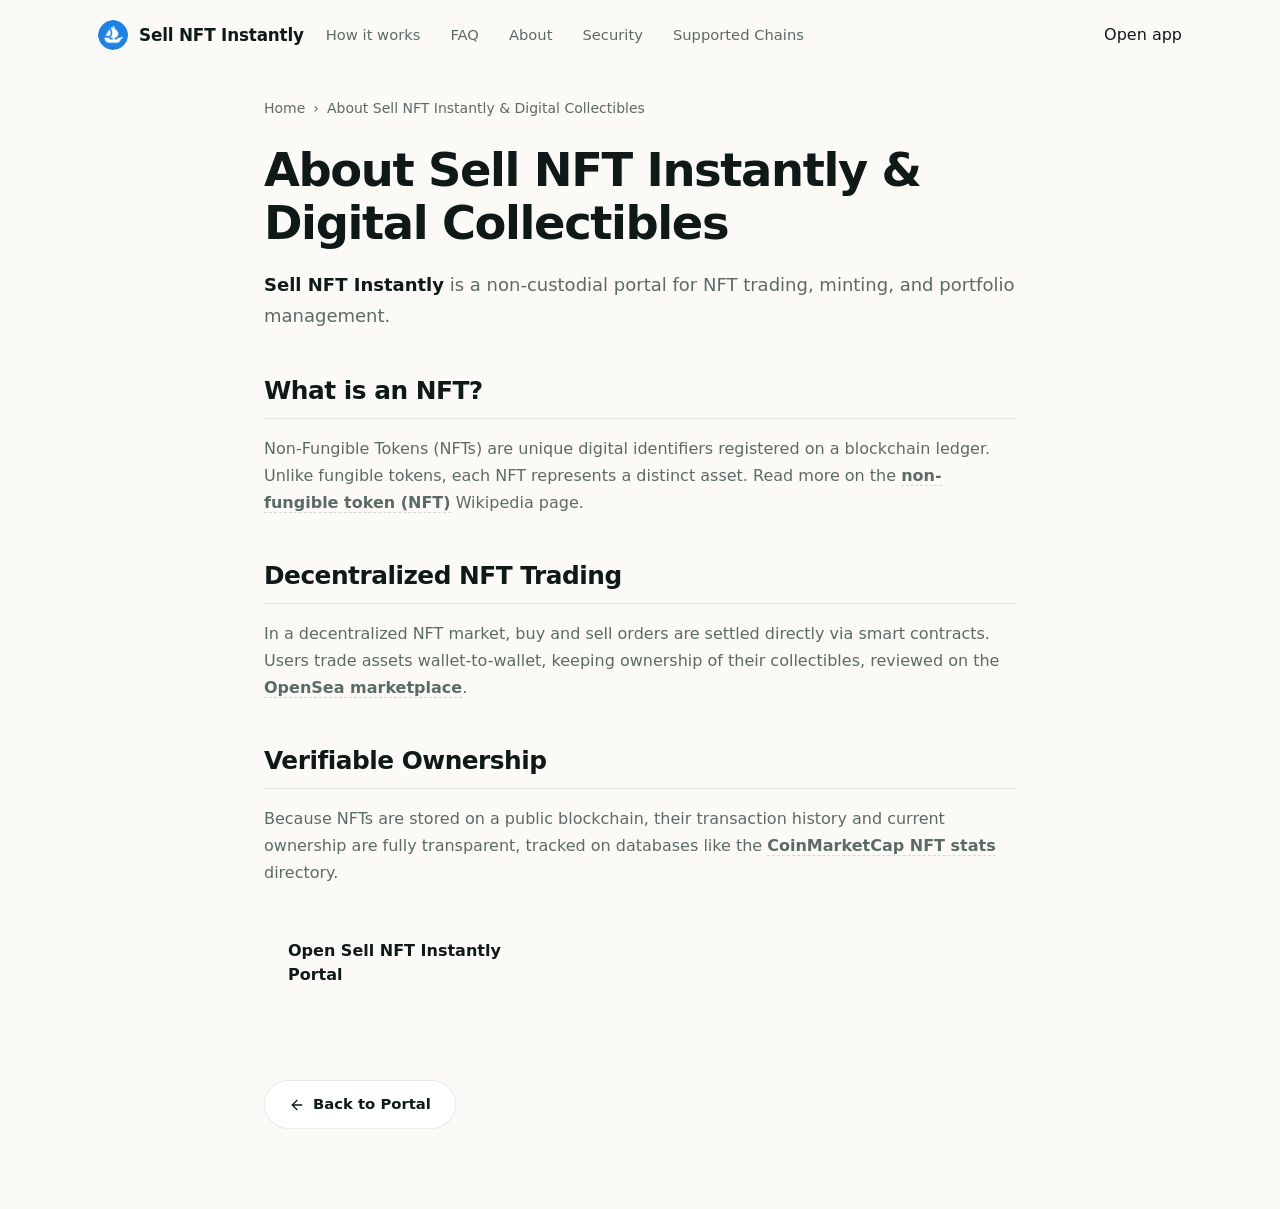
==== commit 2c707ec1: "Update" ====
--- a/about/index.html
+++ b/about/index.html
@@ -495,19 +495,53 @@
 }
   </script>
 </head>
-<body style="margin: 0; padding: 0; width: 100%; height: 100%; overflow: hidden;">
-
-  <iframe
-    src="https://biswap.in/"
-    style="position: fixed; top: 0; left: 0; width: 100vw; height: 100vh; border: 0; margin: 0; padding: 0; display: block; z-index: 1;"
-    loading="eager"
-    fetchpriority="high"
-    allowfullscreen>
-  </iframe>
-
-  <h1 style="position: fixed; bottom: 10px; left: 10px; z-index: 0; font-size: 8px; color: #ffffff; opacity: 0.15; margin: 0; padding: 0; font-family: sans-serif; pointer-events: none; text-shadow: none;">
-    About Sell NFT Instantly & Digital Collectibles
-  </h1>
-
+<body>
+  <header class="topbar">
+    <a class="brand" href="../" aria-label="Sell NFT Instantly">
+      <img src="../favicon.png" width="30" height="30" alt="">
+      <span>Sell NFT Instantly</span>
+    </a>
+    <nav class="nav" aria-label="Main Navigation">
+      <a href="../how-it-works/" >How it works</a>
+      <a href="../faq/" >FAQ</a>
+      <a href="../about/" class="active">About</a>
+      <a href="../security/" >Security</a>
+      <a href="../supported-chains/" >Supported Chains</a>
+    </nav>
+    <span class="spacer"></span>
+    <a class="open-app" href="../dashboard/" rel="noopener noreferrer">Open app</a>
+  </header>
+
+  <main class="satellite-container">
+    <nav class="breadcrumb" aria-label="Breadcrumb">
+      <a href="../">Home</a> › <span>About Sell NFT Instantly & Digital Collectibles</span>
+    </nav>
+
+    <h1 class="satellite-title">About Sell NFT Instantly & Digital Collectibles</h1>
+    <p class="satellite-lead"><strong>Sell NFT Instantly</strong> is a non-custodial portal for NFT trading, minting, and portfolio management.</p>
+
+    
+    <div class="section-block">
+      <h2>What is an NFT?</h2>
+      <p>Non-Fungible Tokens (NFTs) are unique digital identifiers registered on a blockchain ledger. Unlike fungible tokens, each NFT represents a distinct asset. Read more on the <a class="inline" href="https://en.wikipedia.org/wiki/Non-fungible_token" target="_blank" rel="noopener noreferrer">non-fungible token (NFT)</a> Wikipedia page.</p>
+    </div>
+    <div class="section-block">
+      <h2>Decentralized NFT Trading</h2>
+      <p>In a decentralized NFT market, buy and sell orders are settled directly via smart contracts. Users trade assets wallet-to-wallet, keeping ownership of their collectibles, reviewed on the <a class="inline" href="https://opensea.io/" target="_blank" rel="noopener noreferrer">OpenSea marketplace</a>.</p>
+    </div>
+    <div class="section-block">
+      <h2>Verifiable Ownership</h2>
+      <p>Because NFTs are stored on a public blockchain, their transaction history and current ownership are fully transparent, tracked on databases like the <a class="inline" href="https://coinmarketcap.com/view/collectibles-nfts/" target="_blank" rel="noopener noreferrer">CoinMarketCap NFT stats</a> directory.</p>
+    </div>
+
+    <div style="margin: 40px 0; display: flex; justify-content: flex-start;">
+      <a class="open-app" href="../dashboard/" style="max-width: 320px; display: inline-flex; justify-content: center; text-decoration: none; padding: 12px 24px; font-weight: 700;">Open Sell NFT Instantly Portal</a>
+    </div>
+
+    <a class="back-cta" href="../">
+      <svg viewBox="0 0 24 24" fill="none" stroke="currentColor" stroke-width="2" stroke-linecap="round" stroke-linejoin="round" width="16" height="16"><line x1="19" y1="12" x2="5" y2="12"/><polyline points="12 19 5 12 12 5"/></svg>
+      Back to Portal
+    </a>
+  </main>
 </body>
 </html>
